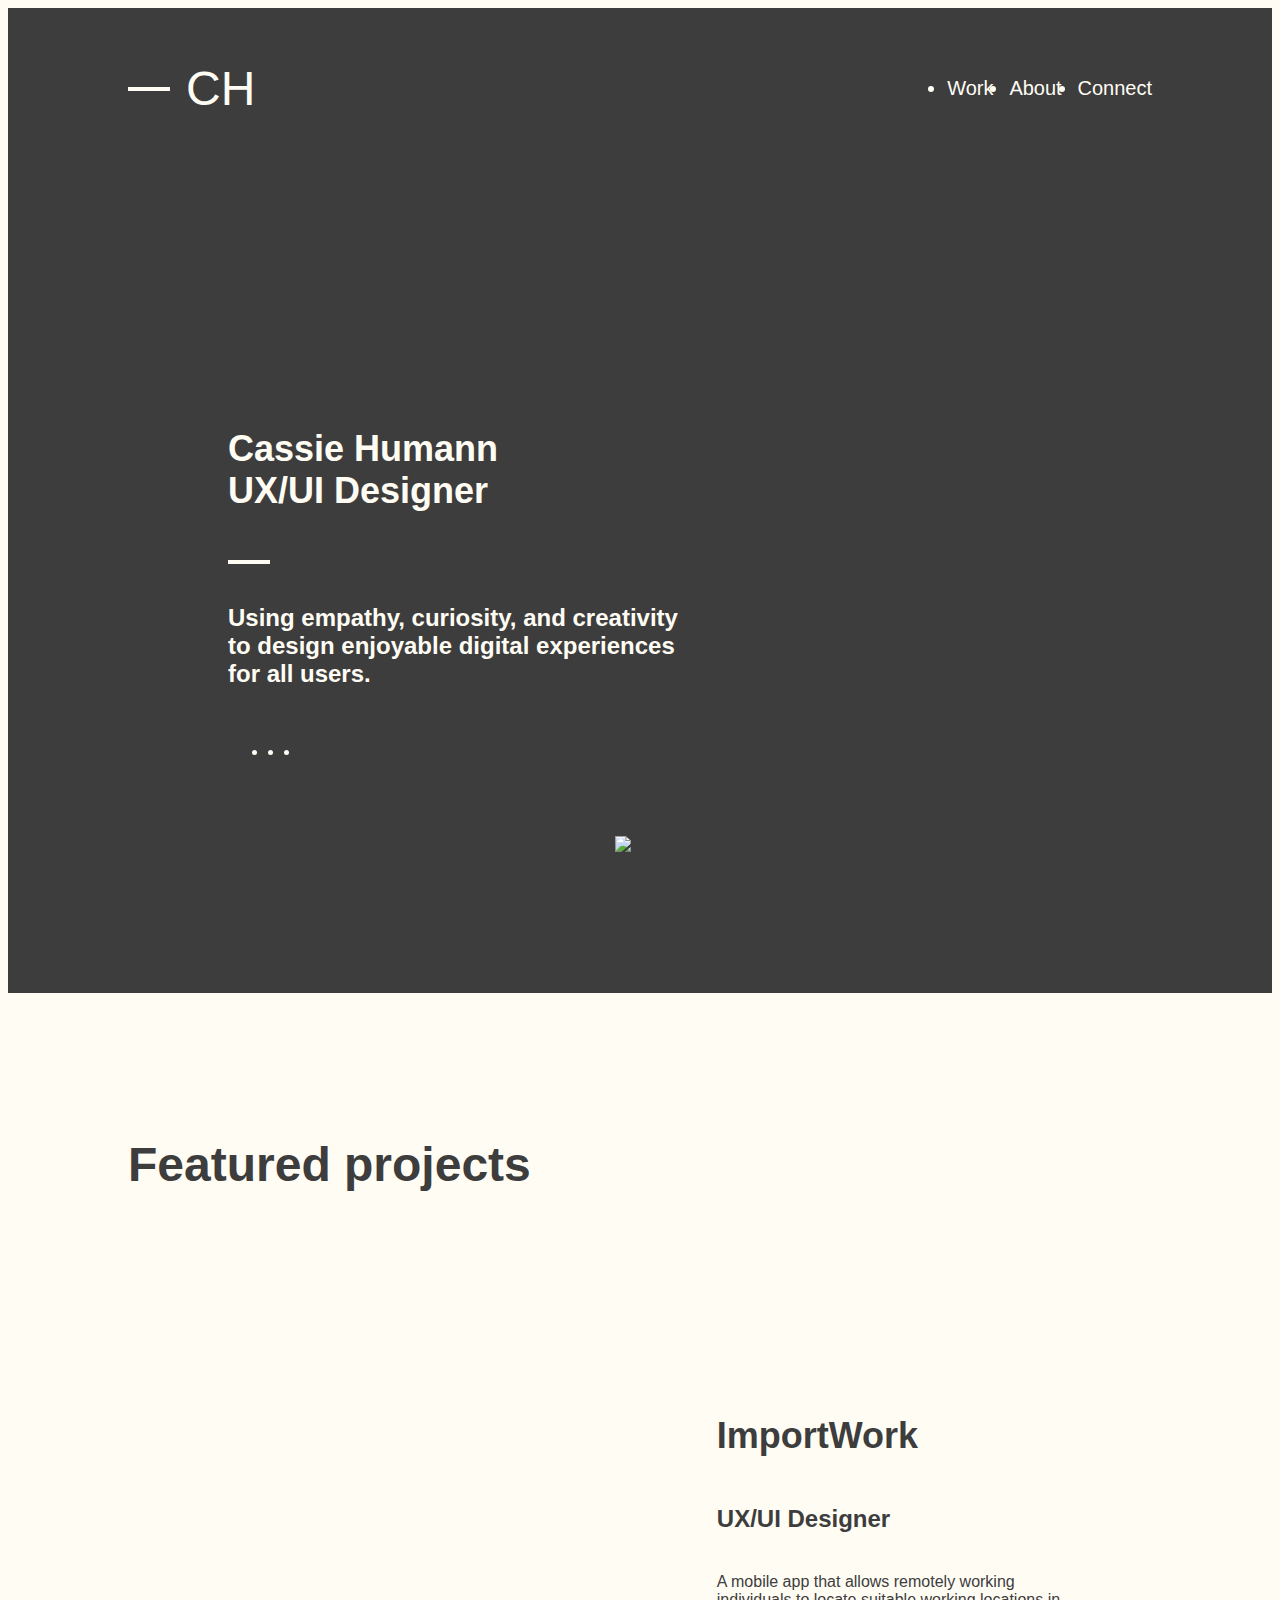
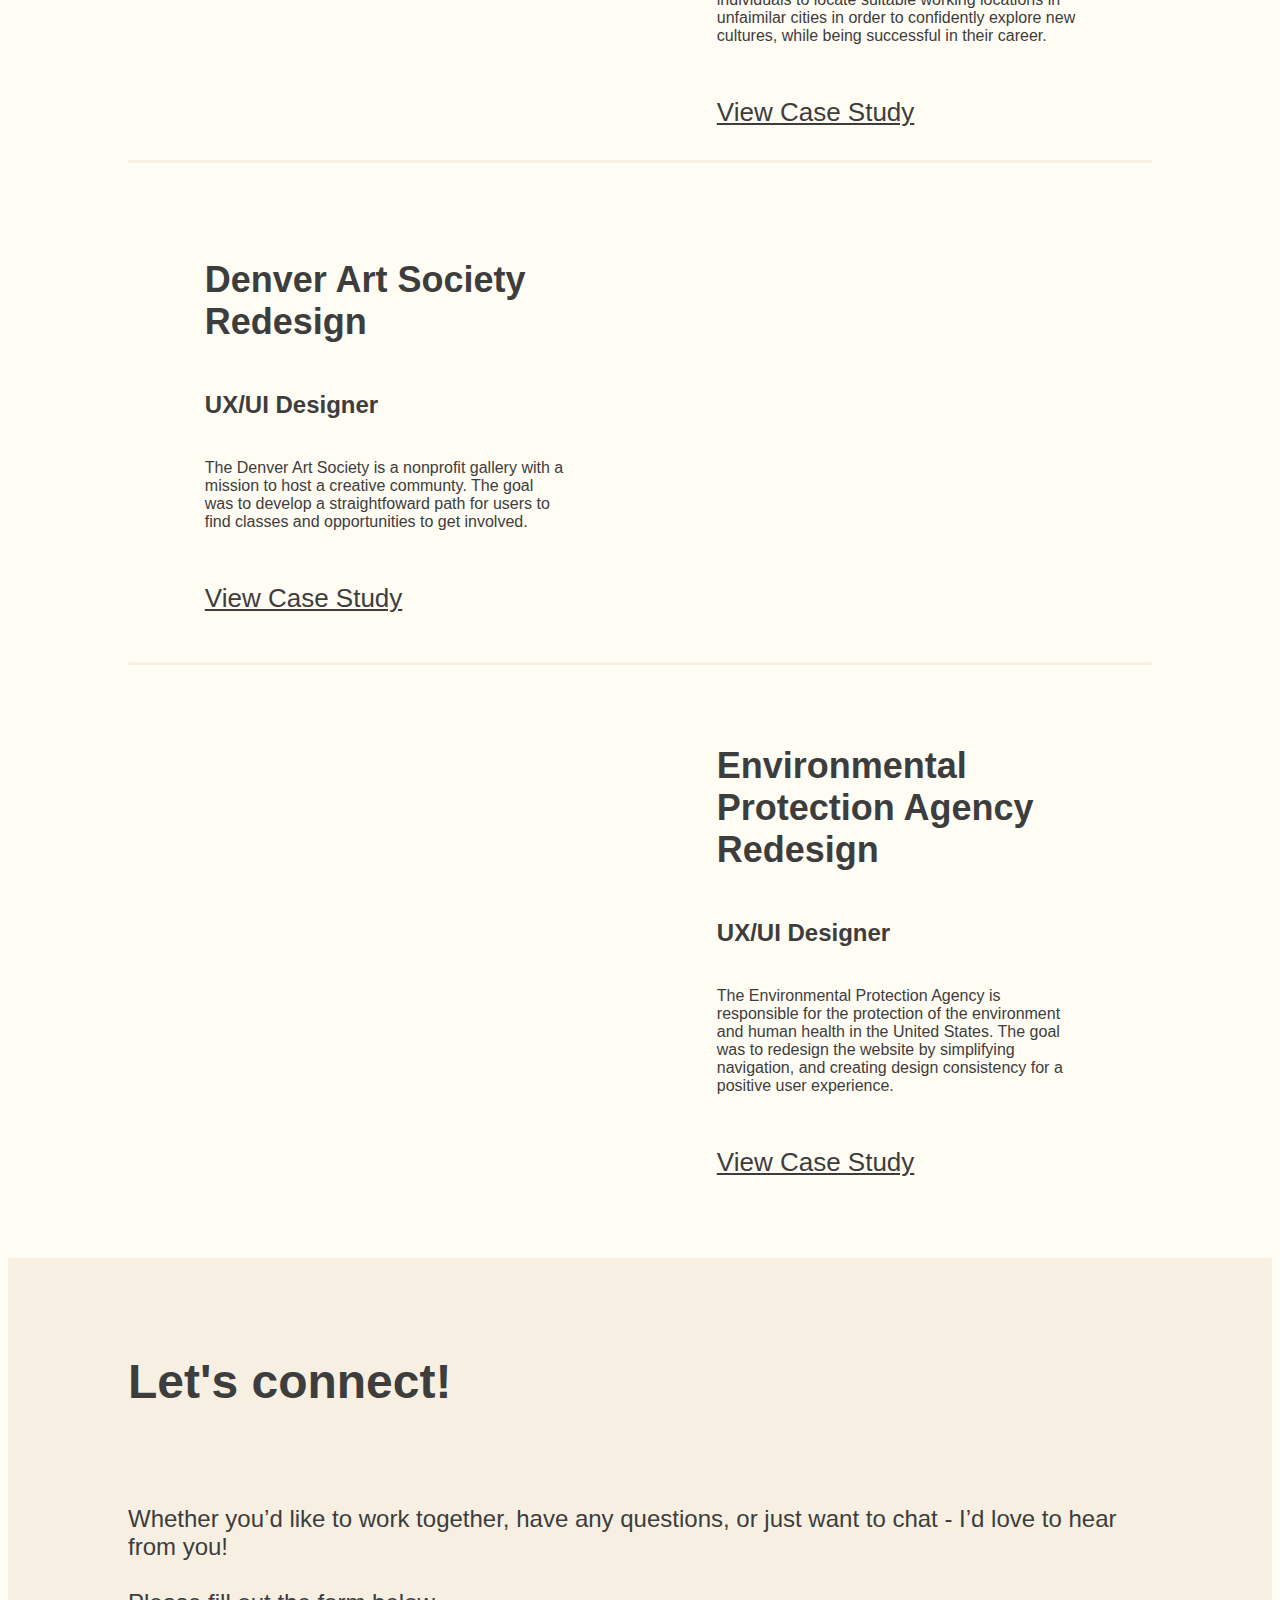
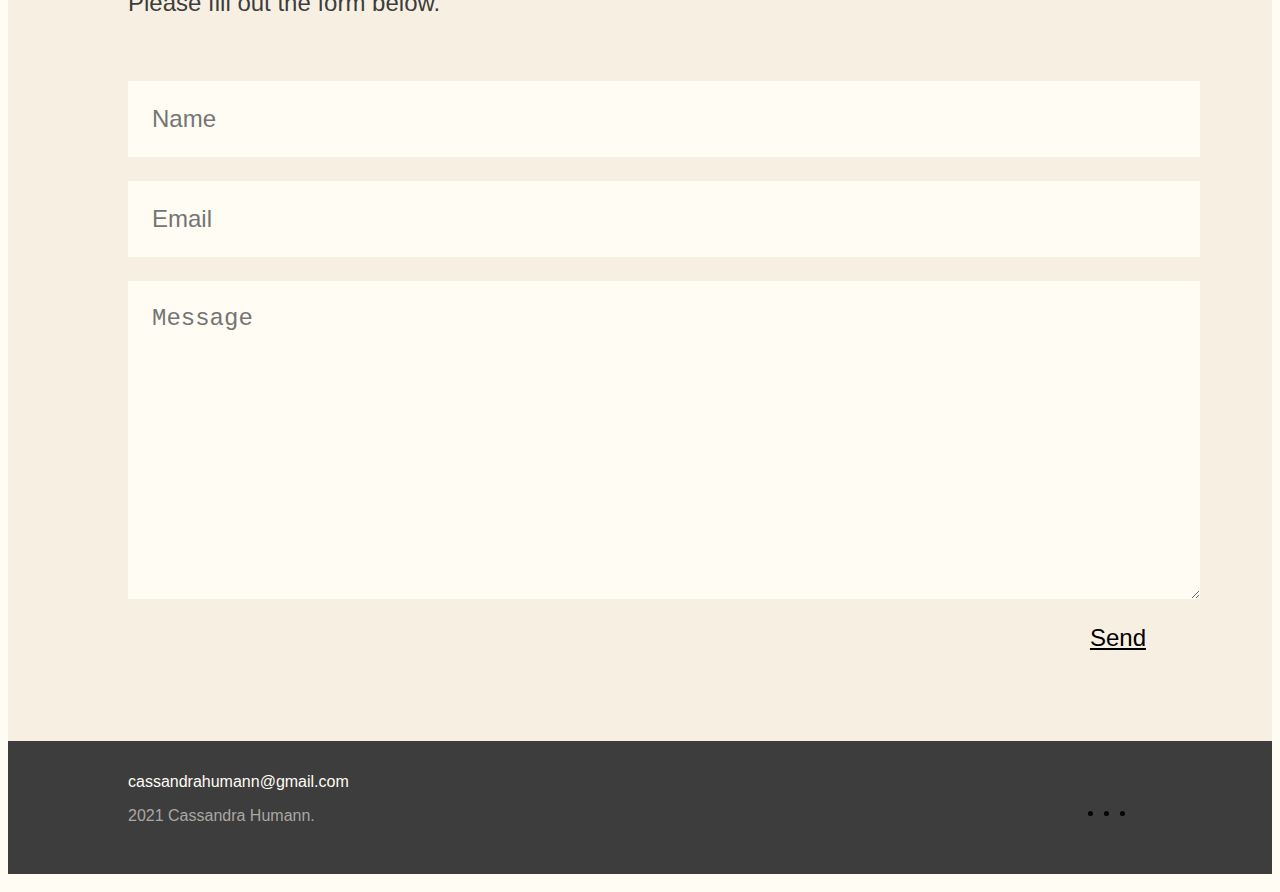
==== index.html @ c34b56cb "hw" ====
<!DOCTYPE html>
<html lang="en">
<head>
    <meta charset="UTF-8">
    <meta name="viewport" content="width=device-width, initial-scale=1.0">
    <meta http-equiv="X-UA-Compatible" content="ie=edge" />
    <link rel="stylesheet" href="./css/style.css">
    <script src="https://kit.fontawesome.com/70a3dfec4d.js" crossorigin="anonymous"></script>

    <title>Cassie Humann | 
            UX/UI Designer</title>

</head>

<body>
    <nav> 
        
        <div class="logo">
            <hr>
            <p><a href="/">CH</a></p>    
        </div>
        <ul class="links">
            <li><a href="#">Work</a></li>
            <li><a href="#">About</a></li>
            <li><a href="#">Connect</a></li>
        </ul>
    </nav>
    <div class="hero">
        <div class="left">
            <h4>Cassie Humann <br>
                UX/UI Designer</h4>
            <hr>
            <h5 class="subtitle">
                Using empathy, curiosity, and creativity to design enjoyable digital experiences for all users.
            </h5>
            <ul class="socialmedia">
                <li>
                    <a href="https://linkedin.com/">
                        <i class="fab fa-linkedin"></i>
                    </a>
                </li>
                <li>
                    <a href="https://linkedin.com/">
                        <i class="fab fa-behance-square"></i>
                    </a>
                </li>
                <li>
                    <a href="https://linkedin.com/">
                        <i class="fab fa-instagram"></i>
                    </a>
                </li>
            </ul>
        </div>
        <div class="right">
            <img src="./images/girl-laptop.svg" alt="">
        </div>
        <a href="#projects"><img src="./images/chevron-down.svg" id="chevron-down"></i></a>
    </div>
    <div class="section featured-projects" id="projects">
        <h3>Featured projects</h3>
        <div class="project">
            <div class="left">
                <img src="./images/importwork.png" alt="">
            </div>
            <div class="right">
                <h4 class="project-title">ImportWork</h4>
                <h5 class="project-subtitle">UX/UI Designer</h5>
                <p>A mobile app that allows remotely working individuals to locate suitable working locations in unfaimilar cities in order to confidently explore new cultures, while being successful in their career.</p>
                <br><br>
                <a href="#">View Case Study</a>
            </div>
        </div>
        <div class="project odd">
            <div class="left">
                <h4 class="project-title">Denver Art Society Redesign</h4>
                <h5 class="project-subtitle">UX/UI Designer</h5>
                <p>The Denver Art Society is a nonprofit gallery with a mission to host a creative communty. The goal was to develop a straightfoward path for users to find classes and opportunities to get involved.</p>
                <br><br>
                <a href="#">View Case Study</a>
            </div>
            <div class="right">
                <img src="./images/denver-redesign.png" alt="">
            </div>
        </div>
        <div class="project">
            <div class="left">
                <img src="./images/environmental-agency.png" alt="">
            </div>
            <div class="right">
                <h4 class="project-title">Environmental Protection Agency Redesign</h4>
                <h5 class="project-subtitle">UX/UI Designer</h5>
                <p>The Environmental Protection Agency is responsible for the protection of the environment and human health in the United States. The goal was to redesign the website by simplifying navigation, and creating design consistency for a positive user experience.</p>
                <br><br>
                <a href="#">View Case Study</a>
            </div>
        </div>
    </div>
    <div class="contact section">
        <h3>Let's connect!</h3>
        <p>Whether you’d like to work together, have any questions, or just want to chat - I’d love to hear from you!
        <br><br>
        Please fill out the form below.</p>

        <form action="submit">
            <input type="text" name="name" id="name" placeholder="Name">
            <input type="email" name="email" id="email" placeholder="Email">
            <textarea name="message" id="message" cols="30" rows="10" placeholder="Message"></textarea>
            <button type="submit">Send</button>
        </form>
    </div>
    <footer>
        <div class="left">
            <a href="mailto:cassandrahumann@gmail.com">cassandrahumann@gmail.com</a>
            <p><i class="far fa-copyright"></i> 2021 Cassandra Humann.</p>
        </div>

            <ul class="socialmedia">
                <li>
                    <a href="https://linkedin.com/">
                        <i class="fab fa-linkedin"></i>
                    </a>
                </li>
                <li>
                    <a href="https://linkedin.com/">
                        <i class="fab fa-behance-square"></i>
                    </a>
                </li>
                <li>
                    <a href="https://linkedin.com/">
                        <i class="fab fa-instagram"></i>
                    </a>
                </li>
            </ul>

    </footer>
</body>
</html>
---- css/style.css ----
@import url("https://use.typekit.net/mjz8dkb.css");
/*Colors*/
/*--*/
body {
  font-size: 16px;
  font-family: commuters-sans, sans-serif;
  background-color: #FFFCF4;
}

h1 {
  font-size: 121px;
}

h2 {
  font-size: 81px;
}

h3 {
  font-size: 54px;
}

h4 {
  font-size: 36px;
}

h5 {
  font-size: 24px;
}

p {
  font-size: 16px;
}

/*
 Commuters Sans Italic

    font-family: commuters-sans, sans-serif;

    font-weight: 400;

    font-style: italic;

Commuters Sans Regular

    font-family: commuters-sans, sans-serif;

    font-weight: 400;

    font-style: normal;

Commuters Sans Bold Italic

    font-family: commuters-sans, sans-serif;

    font-weight: 700;

    font-style: italic;

Commuters Sans Bold

    font-family: commuters-sans, sans-serif;

    font-weight: 700;

    font-style: normal;

*/
a {
  color: #FFFCF4;
  text-decoration: none;
}

nav, .hero, .section, footer {
  padding-left: 120px;
  padding-right: 120px;
}

nav {
  background-color: #3D3D3D;
  color: #FFFCF4;
  display: -webkit-box;
  display: -ms-flexbox;
  display: flex;
  -webkit-box-pack: justify;
      -ms-flex-pack: justify;
          justify-content: space-between;
  -webkit-box-align: center;
      -ms-flex-align: center;
          align-items: center;
  padding-top: 5px;
  padding-bottom: 5px;
}

nav hr {
  border: 2px solid #FFFCF4;
  width: 38px;
  margin-right: 1em;
}

nav .logo {
  display: -webkit-box;
  display: -ms-flexbox;
  display: flex;
  -webkit-box-pack: justify;
      -ms-flex-pack: justify;
          justify-content: space-between;
  -webkit-box-align: center;
      -ms-flex-align: center;
          align-items: center;
}

nav .logo p {
  font-size: 48px;
}

nav .links {
  display: -webkit-box;
  display: -ms-flexbox;
  display: flex;
  -webkit-box-pack: justify;
      -ms-flex-pack: justify;
          justify-content: space-between;
  -webkit-box-align: center;
      -ms-flex-align: center;
          align-items: center;
  width: 20%;
  font-size: 20px;
  font-family: commuters-sans, sans-serif;
  font-weight: 200;
}

.hero {
  background-color: #3D3D3D;
  height: 91.5vh;
  color: #FFFCF4;
  display: -webkit-box;
  display: -ms-flexbox;
  display: flex;
  -ms-flex-pack: distribute;
      justify-content: space-around;
  -webkit-box-align: center;
      -ms-flex-align: center;
          align-items: center;
}

.hero .left {
  padding-left: 100px;
  width: 50%;
}

.hero .left hr {
  border: 2px solid #FFFCF4;
  width: 38px;
  margin: 1em 0em;
}

.hero .left .socialmedia {
  display: -webkit-box;
  display: -ms-flexbox;
  display: flex;
  -webkit-box-pack: start;
      -ms-flex-pack: start;
          justify-content: flex-start;
  -webkit-box-align: center;
      -ms-flex-align: center;
          align-items: center;
  width: 60%;
}

.hero .left .socialmedia li {
  margin-right: 1em;
}

.hero .left .socialmedia a {
  font-size: 2em;
  color: #FFFCF4;
}

.hero .right {
  width: 50%;
  display: -webkit-box;
  display: -ms-flexbox;
  display: flex;
  -webkit-box-pack: center;
      -ms-flex-pack: center;
          justify-content: center;
  -webkit-box-align: end;
      -ms-flex-align: end;
          align-items: flex-end;
  -webkit-box-orient: vertical;
  -webkit-box-direction: normal;
      -ms-flex-direction: column;
          flex-direction: column;
}

.hero #chevron-down {
  position: absolute;
  bottom: 3em;
  left: 0;
  right: 0;
  margin-left: auto;
  margin-right: auto;
  width: 50px;
}

.section {
  background-color: #FFFCF4;
  color: #3D3D3D;
  height: -webkit-fit-content;
  height: -moz-fit-content;
  height: fit-content;
}

.section h3 {
  font-size: 48px;
  padding: 2em 0em;
}

.section .project {
  display: -webkit-box;
  display: -ms-flexbox;
  display: flex;
  -webkit-box-pack: center;
      -ms-flex-pack: center;
          justify-content: center;
  -webkit-box-align: center;
      -ms-flex-align: center;
          align-items: center;
  height: -webkit-fit-content;
  height: -moz-fit-content;
  height: fit-content;
  padding: 2em 0em;
}

.section .project .left {
  width: 50%;
}

.section .project .left img {
  width: 70%;
  height: auto;
}

.section .project .right {
  width: 35%;
}

.section .project .right a {
  color: #3D3D3D;
  text-decoration: underline;
  font-size: 26px;
  font-weight: 200;
}

.section .project:nth-child(odd) {
  display: -webkit-box;
  display: -ms-flexbox;
  display: flex;
  -webkit-box-pack: center;
      -ms-flex-pack: center;
          justify-content: center;
  -webkit-box-align: center;
      -ms-flex-align: center;
          align-items: center;
  height: 90vh;
  border-top: 3px solid #F7F0E2;
  border-bottom: 3px solid #F7F0E2;
  height: -webkit-fit-content;
  height: -moz-fit-content;
  height: fit-content;
  padding: 3em 0em;
}

.section .project:nth-child(odd) .left {
  width: 35%;
}

.section .project:nth-child(odd) .left a {
  color: #3D3D3D;
  text-decoration: underline;
  font-size: 26px;
  font-weight: 200;
}

.section .project:nth-child(odd) .right {
  width: 50%;
  display: -webkit-box;
  display: -ms-flexbox;
  display: flex;
  -webkit-box-pack: end;
      -ms-flex-pack: end;
          justify-content: flex-end;
}

.section .project:nth-child(odd) .right img {
  width: 70%;
  height: auto;
}

.contact {
  background-color: #F7F0E2;
  padding-bottom: 3em;
}

.contact h3 {
  padding-bottom: 1em;
}

.contact p {
  font-size: 24px;
}

.contact form {
  width: 100%;
  padding: 2.5em 0em;
  display: -webkit-box;
  display: -ms-flexbox;
  display: flex;
  -webkit-box-pack: center;
      -ms-flex-pack: center;
          justify-content: center;
  -webkit-box-align: start;
      -ms-flex-align: start;
          align-items: flex-start;
  -webkit-box-orient: vertical;
  -webkit-box-direction: normal;
      -ms-flex-direction: column;
          flex-direction: column;
}

.contact form input, .contact form textarea {
  margin-bottom: 1em;
  padding: 1em;
  font-size: 24px;
  border: none;
  background-color: #FFFCF4;
  color: #3D3D3D;
  width: 100%;
}

.contact form button {
  -ms-flex-item-align: end;
      align-self: flex-end;
  background-color: #F7F0E2;
  border: none;
  text-decoration: underline;
  font-size: 24px;
}

footer {
  padding-top: 2em;
  padding-bottom: 2em;
  background-color: #3D3D3D;
  display: -webkit-box;
  display: -ms-flexbox;
  display: flex;
  -webkit-box-pack: justify;
      -ms-flex-pack: justify;
          justify-content: space-between;
  -ms-flex-item-align: center;
      align-self: center;
}

footer p {
  color: #fffcf491;
}

footer .socialmedia {
  display: -webkit-box;
  display: -ms-flexbox;
  display: flex;
  -webkit-box-pack: start;
      -ms-flex-pack: start;
          justify-content: flex-start;
  -webkit-box-align: center;
      -ms-flex-align: center;
          align-items: center;
}

footer .socialmedia li {
  margin-right: 1em;
}

footer .socialmedia a {
  font-size: 2em;
  color: #FFFCF4;
}

@media (max-width: 900px) {
  nav, .hero, .section, footer {
    padding-left: 60px;
    padding-right: 60px;
  }
  nav .links {
    -webkit-box-orient: vertical;
    -webkit-box-direction: normal;
        -ms-flex-direction: column;
            flex-direction: column;
  }
  .hero {
    -webkit-box-orient: vertical;
    -webkit-box-direction: reverse;
        -ms-flex-direction: column-reverse;
            flex-direction: column-reverse;
    -webkit-box-align: center;
        -ms-flex-align: center;
            align-items: center;
    -webkit-box-pack: center;
        -ms-flex-pack: center;
            justify-content: center;
    text-align: center;
    padding-bottom: 1em;
  }
  .hero .left {
    width: 80%;
    padding: 0;
  }
  .hero .left h4 {
    font-size: 2em;
  }
  .hero .left h5 {
    font-size: 1em;
  }
  .hero .left hr {
    width: 100%;
  }
  .hero .left .socialmedia {
    -webkit-box-pack: space-evenly;
        -ms-flex-pack: space-evenly;
            justify-content: space-evenly;
    width: 100%;
  }
  .hero .left .socialmedia li {
    margin: 0;
  }
  .hero .right {
    width: 80%;
    margin-top: 2em;
    -webkit-box-pack: center;
        -ms-flex-pack: center;
            justify-content: center;
  }
  .hero #chevron-down {
    display: none;
  }
  .featured-projects h3 {
    text-align: center;
    padding: 1.5em 0em;
  }
  .featured-projects .project, .featured-projects .project:nth-child(odd) {
    margin: 3em 0em;
    display: -webkit-box;
    display: -ms-flexbox;
    display: flex;
    -webkit-box-pack: center;
        -ms-flex-pack: center;
            justify-content: center;
    -webkit-box-align: center;
        -ms-flex-align: center;
            align-items: center;
    -webkit-box-orient: vertical;
    -webkit-box-direction: normal;
        -ms-flex-direction: column;
            flex-direction: column;
  }
  .featured-projects .project .right, .featured-projects .project .left, .featured-projects .project:nth-child(odd) .right, .featured-projects .project:nth-child(odd) .left {
    width: 100%;
    height: auto;
    text-align: center;
  }
  .featured-projects .project .right h5, .featured-projects .project .left h5, .featured-projects .project:nth-child(odd) .right h5, .featured-projects .project:nth-child(odd) .left h5 {
    margin: .5em;
  }
  .featured-projects .project .right p, .featured-projects .project .left p, .featured-projects .project:nth-child(odd) .right p, .featured-projects .project:nth-child(odd) .left p {
    line-height: 30px;
  }
  .featured-projects .project .right img, .featured-projects .project .left img, .featured-projects .project:nth-child(odd) .right img, .featured-projects .project:nth-child(odd) .left img {
    width: 100%;
  }
  .featured-projects .odd {
    display: -webkit-box;
    display: -ms-flexbox;
    display: flex;
    -webkit-box-orient: vertical !important;
    -webkit-box-direction: reverse !important;
        -ms-flex-direction: column-reverse !important;
            flex-direction: column-reverse !important;
    -webkit-box-pack: center;
        -ms-flex-pack: center;
            justify-content: center;
    -webkit-box-align: center;
        -ms-flex-align: center;
            align-items: center;
  }
  .contact form {
    padding: 1em 0em;
  }
  footer {
    -webkit-box-orient: vertical;
    -webkit-box-direction: normal;
        -ms-flex-direction: column;
            flex-direction: column;
    -webkit-box-pack: center;
        -ms-flex-pack: center;
            justify-content: center;
    -webkit-box-align: center;
        -ms-flex-align: center;
            align-items: center;
    padding: 2em 0em;
  }
  footer .socialmedia {
    width: 50%;
    margin-top: 1em;
    display: -webkit-box;
    display: -ms-flexbox;
    display: flex;
    -ms-flex-pack: distribute;
        justify-content: space-around;
    -webkit-box-align: center;
        -ms-flex-align: center;
            align-items: center;
  }
  footer .socialmedia li {
    margin: 0;
  }
}
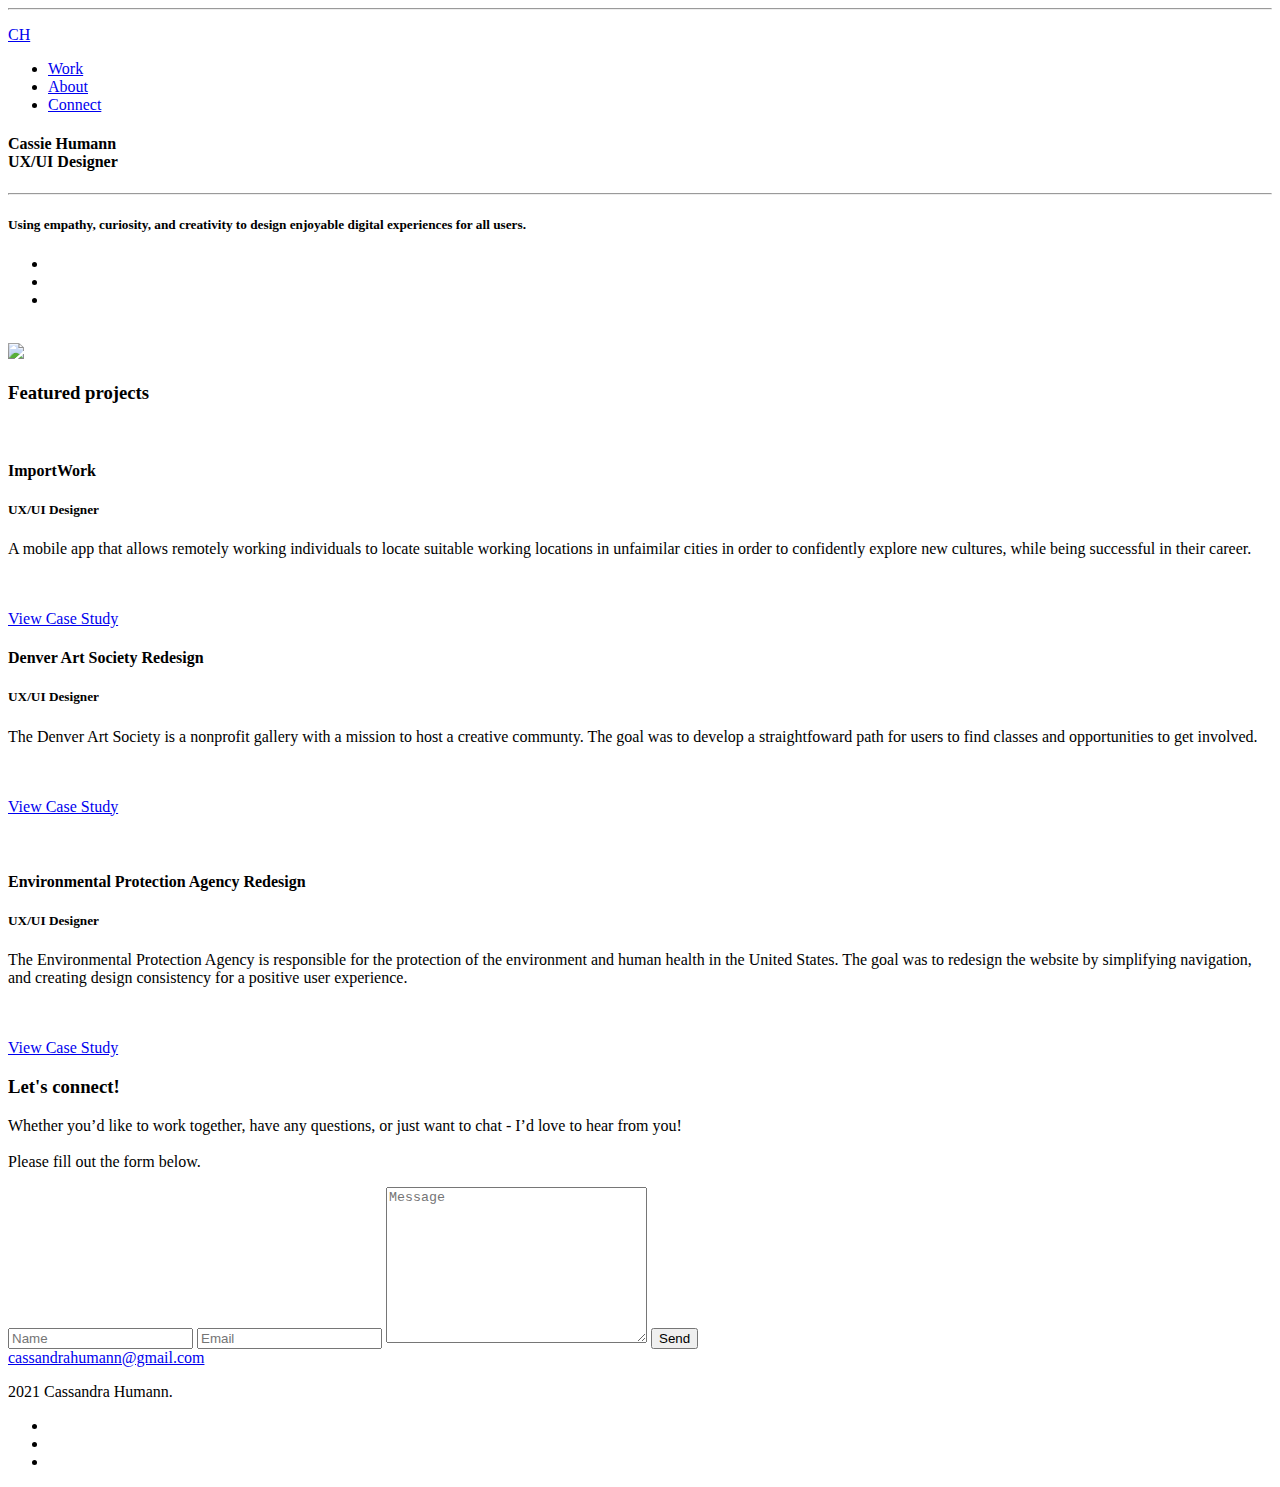
==== commit 78c27e6d: "pictures" ====
--- a/index.html
+++ b/index.html
@@ -52,15 +52,15 @@
             </ul>
         </div>
         <div class="right">
-            <img src="./images/girl-laptop.svg" alt="">
+            <img src="./users/cassiehumann/Desktop/Code/UX_UI_HW_18/images/girl-laptop.svg" alt="">
         </div>
-        <a href="#projects"><img src="./images/chevron-down.svg" id="chevron-down"></i></a>
+        <a href="#projects"><img src="./users/cassiehumann/Desktop/Code/UX_UI_HW_19/images/chevron-down.svg" id="chevron-down"></i></a>
     </div>
     <div class="section featured-projects" id="projects">
         <h3>Featured projects</h3>
         <div class="project">
             <div class="left">
-                <img src="./images/importwork.png" alt="">
+                <img src="./users/cassiehumann/Desktop/Code/UX_UI_HW_18/images/importwork.png" alt="">
             </div>
             <div class="right">
                 <h4 class="project-title">ImportWork</h4>
@@ -79,12 +79,12 @@
                 <a href="#">View Case Study</a>
             </div>
             <div class="right">
-                <img src="./images/denver-redesign.png" alt="">
+                <img src="./users/cassiehumann/Dekstop/Code/UX_UI_HW_18/images/denver-redesign.png" alt="">
             </div>
         </div>
         <div class="project">
             <div class="left">
-                <img src="./images/environmental-agency.png" alt="">
+                <img src="./users/cassiehumann/Desktop/Code/UX_UI_HW_18/images/environmental-agency.png" alt="">
             </div>
             <div class="right">
                 <h4 class="project-title">Environmental Protection Agency Redesign</h4>
